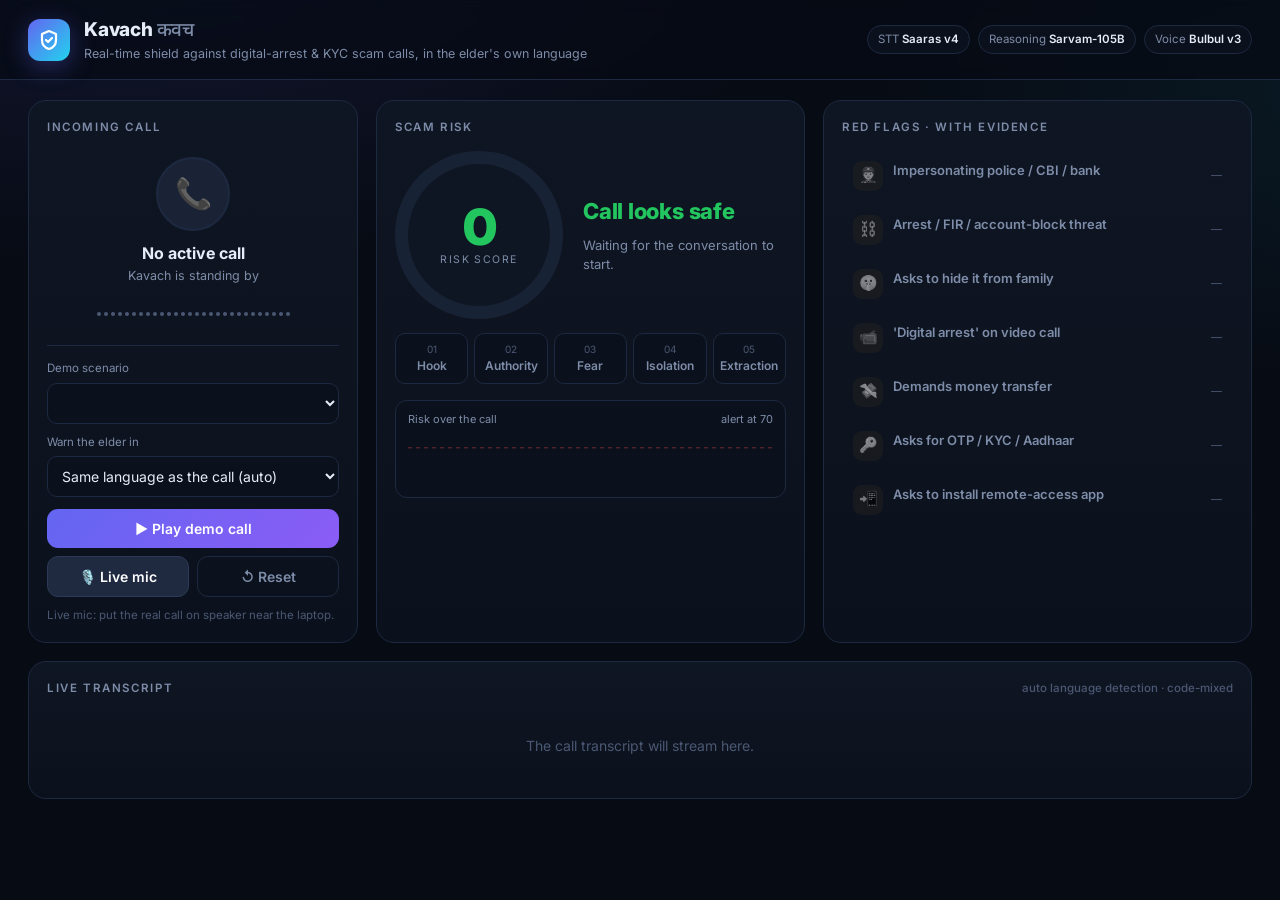
==== static/index.html @ 08258682 "feat: live dashboard with WAV mic capture Browser-side 16 kHz WAV chunking with silence skipping, ri" ====
<!doctype html>
<html lang="en">
<head>
<meta charset="utf-8">
<meta name="viewport" content="width=device-width, initial-scale=1">
<title>Kavach · Scam Call Shield</title>
<link rel="preconnect" href="https://fonts.googleapis.com">
<link href="https://fonts.googleapis.com/css2?family=Inter:wght@400;500;600;700;800;900&family=Noto+Sans+Devanagari:wght@400;600&family=Noto+Sans+Tamil:wght@400;600&display=swap" rel="stylesheet">
<style>
  :root {
    --bg: #070b14; --panel: #0f1623; --panel2: #0b111c; --line: #1d2940; --text: #e6edf8; --muted: #7d8ca8; --dim: #4b5873;
    --safe: #22c55e; --warn: #f59e0b; --danger: #ef4444; --accent: #6366f1; --accent2: #22d3ee;
  }
  * { box-sizing: border-box; }
  html, body { margin: 0; background: var(--bg); color: var(--text); }
  body { font: 14px/1.5 Inter, "Noto Sans Devanagari", "Noto Sans Tamil", system-ui, sans-serif;
         background: radial-gradient(1200px 600px at 10% -10%, rgba(99,102,241,.14), transparent 60%),
                     radial-gradient(900px 500px at 110% 10%, rgba(34,211,238,.08), transparent 60%), var(--bg); min-height: 100vh; }
  header { display: flex; align-items: center; gap: 14px; padding: 16px 28px; border-bottom: 1px solid var(--line);
           backdrop-filter: blur(8px); position: sticky; top: 0; z-index: 5; background: rgba(7,11,20,.7); }
  .logo { width: 42px; height: 42px; border-radius: 12px; display: grid; place-items: center;
          background: linear-gradient(135deg, var(--accent), var(--accent2)); box-shadow: 0 6px 24px rgba(99,102,241,.35); }
  .logo svg { width: 24px; height: 24px; }
  .brand h1 { margin: 0; font-size: 19px; font-weight: 800; letter-spacing: -.01em; }
  .brand p { margin: 0; color: var(--muted); font-size: 12.5px; }
  .pills { margin-left: auto; display: flex; gap: 8px; flex-wrap: wrap; justify-content: flex-end; }
  .pill { border: 1px solid var(--line); background: var(--panel2); color: var(--muted); padding: 5px 10px; border-radius: 999px; font-size: 11.5px; }
  .pill b { color: var(--text); font-weight: 600; }

  main { display: grid; grid-template-columns: 330px 1fr 1fr; gap: 18px; padding: 20px 28px 28px; max-width: 1440px; margin: 0 auto; }
  @media (max-width: 1150px) { main { grid-template-columns: 330px 1fr; } .flags-card { grid-column: span 2; } }
  @media (max-width: 760px) { main { grid-template-columns: 1fr; padding: 16px; } .flags-card, .tx-card { grid-column: auto !important; } header { flex-wrap: wrap; padding: 14px 16px; } .pills { margin-left: 0; justify-content: flex-start; } }
  .card { background: linear-gradient(180deg, var(--panel), var(--panel2)); border: 1px solid var(--line); border-radius: 18px; padding: 18px; min-width: 0; }
  .card h2 { margin: 0 0 14px; font-size: 11.5px; text-transform: uppercase; letter-spacing: .14em; color: var(--muted); font-weight: 600; display: flex; align-items: center; gap: 8px; }
  .card h2 .sp { margin-left: auto; text-transform: none; letter-spacing: 0; font-weight: 500; color: var(--dim); }

  /* phone */
  .phone { text-align: center; padding: 6px 0 14px; border-bottom: 1px solid var(--line); margin-bottom: 14px; }
  .avatar { width: 74px; height: 74px; margin: 0 auto 10px; border-radius: 50%; display: grid; place-items: center; font-size: 30px;
            background: #1a2335; border: 2px solid var(--line); transition: all .4s; }
  .phone.ringing .avatar { animation: ring 1.4s infinite; }
  .phone.danger .avatar { border-color: var(--danger); background: rgba(239,68,68,.15); box-shadow: 0 0 0 6px rgba(239,68,68,.12); }
  @keyframes ring { 0%,100% { box-shadow: 0 0 0 0 rgba(99,102,241,.5); } 70% { box-shadow: 0 0 0 16px rgba(99,102,241,0); } }
  .caller { font-weight: 700; font-size: 16px; }
  .callmeta { color: var(--muted); font-size: 12.5px; margin-top: 2px; }
  .wave { display: flex; gap: 3px; align-items: center; justify-content: center; height: 34px; margin-top: 12px; }
  .wave i { width: 4px; height: 4px; border-radius: 2px; background: var(--dim); transition: height .08s, background .3s; }
  .wave.anim i { background: var(--accent2); animation: bar .9s ease-in-out infinite; }
  @keyframes bar { 0%,100% { height: 4px; } 50% { height: 28px; } }

  label.f { display: block; font-size: 11.5px; color: var(--muted); margin: 10px 0 5px; }
  select { width: 100%; background: var(--panel2); color: var(--text); border: 1px solid var(--line); border-radius: 10px; padding: 10px; font: inherit; }
  .btns { display: grid; grid-template-columns: 1fr 1fr; gap: 8px; margin-top: 12px; }
  button { border: 0; border-radius: 11px; padding: 11px 12px; font: 600 14px Inter, system-ui; cursor: pointer; color: #fff; transition: transform .1s, filter .2s; }
  button:hover { filter: brightness(1.12); } button:active { transform: scale(.98); }
  button:disabled { opacity: .4; cursor: not-allowed; }
  .b-demo { background: linear-gradient(135deg, #6366f1, #8b5cf6); grid-column: span 2; }
  .b-mic { background: #1f2a40; border: 1px solid #2c3a57; }
  .b-mic.on { background: #b91c1c; border-color: #ef4444; }
  .b-reset { background: transparent; border: 1px solid var(--line); color: var(--muted); }
  .hint { color: var(--dim); font-size: 11.5px; margin-top: 10px; min-height: 16px; }
  .err { color: #fca5a5; }

  /* risk */
  .risk-top { display: flex; gap: 20px; align-items: center; }
  .gauge { --p: 0; --c: var(--safe); flex: none; width: 168px; height: 168px; border-radius: 50%; display: grid; place-items: center; position: relative;
           background: conic-gradient(var(--c) calc(var(--p) * 1%), #182235 0); transition: --p .6s; }
  .gauge::after { content: ""; position: absolute; inset: 13px; border-radius: 50%; background: var(--panel); }
  .gauge .v { position: relative; z-index: 1; text-align: center; }
  .gauge .num { font-size: 50px; font-weight: 900; line-height: 1; letter-spacing: -.03em; transition: color .4s; }
  .gauge .lbl { font-size: 10.5px; letter-spacing: .14em; text-transform: uppercase; color: var(--muted); }
  @property --p { syntax: "<number>"; inherits: true; initial-value: 0; }
  .verdict { font-size: 22px; font-weight: 800; letter-spacing: -.01em; transition: color .4s; }
  .scamtype { display: inline-block; margin-top: 6px; font-size: 12px; padding: 3px 9px; border-radius: 999px; background: rgba(239,68,68,.12); color: #fecaca; border: 1px solid rgba(239,68,68,.35); }
  .reason { color: var(--muted); margin-top: 8px; font-size: 13px; }
  .spark { margin-top: 16px; background: var(--panel2); border: 1px solid var(--line); border-radius: 12px; padding: 10px 12px 6px; }
  .spark .t { font-size: 11px; color: var(--muted); display: flex; justify-content: space-between; }
  .spark svg { width: 100%; height: 64px; display: block; }
  .ladder { display: grid; grid-template-columns: repeat(5, 1fr); gap: 6px; margin-top: 14px; }
  .step { border: 1px solid var(--line); border-radius: 10px; padding: 8px 6px; text-align: center; background: var(--panel2); transition: all .4s; }
  .step .n { font-size: 10px; color: var(--dim); }
  .step .s { font-size: 12px; font-weight: 600; color: var(--muted); }
  .step.on { border-color: rgba(239,68,68,.6); background: rgba(239,68,68,.12); }
  .step.on .s { color: #fecaca; } .step.on .n { color: #fca5a5; }

  /* flags */
  .flag { display: grid; grid-template-columns: 30px 1fr auto; gap: 10px; align-items: start; padding: 9px 10px; border-radius: 12px; border: 1px solid transparent; transition: all .4s; }
  .flag + .flag { margin-top: 4px; }
  .flag .ic { width: 30px; height: 30px; border-radius: 9px; display: grid; place-items: center; background: #172033; font-size: 15px; filter: grayscale(1); opacity: .6; transition: all .4s; }
  .flag .nm { font-weight: 600; color: var(--muted); font-size: 13px; transition: color .4s; }
  .flag .q { font-size: 12.5px; color: #fca5a5; margin-top: 2px; display: none; }
  .flag .st { font-size: 11px; color: var(--dim); padding-top: 6px; }
  .flag.hit { background: rgba(239,68,68,.08); border-color: rgba(239,68,68,.35); }
  .flag.hit .ic { filter: none; opacity: 1; background: rgba(239,68,68,.18); }
  .flag.hit .nm { color: var(--text); } .flag.hit .q { display: block; } .flag.hit .st { color: var(--danger); font-weight: 700; }
  .family { margin-top: 14px; border: 1px solid rgba(34,197,94,.35); background: rgba(34,197,94,.07); border-radius: 12px; padding: 12px; display: none; }
  .family.show { display: block; animation: rise .5s; }
  .family .h { font-size: 12px; font-weight: 700; color: #86efac; display: flex; align-items: center; gap: 8px; }
  .family .h button { margin-left: auto; padding: 4px 10px; font-size: 11.5px; background: #14532d; }
  .family p { margin: 6px 0 0; font-size: 13px; }
  @keyframes rise { from { opacity: 0; transform: translateY(6px); } }

  /* transcript */
  .tx-card { grid-column: 1 / -1; }
  #tx { max-height: 300px; overflow-y: auto; display: flex; flex-direction: column; gap: 8px; }
  .msg { display: grid; grid-template-columns: 4px 1fr; gap: 12px; background: var(--panel2); border: 1px solid var(--line); border-radius: 12px; padding: 10px 14px 10px 0; animation: rise .35s; }
  .msg .bar { border-radius: 0 4px 4px 0; }
  .msg .meta { display: flex; gap: 12px; font-size: 11px; color: var(--dim); margin-bottom: 2px; flex-wrap: wrap; }
  .msg .meta .r { font-weight: 700; }
  .msg .txt { font-size: 15px; }
  .empty { color: var(--dim); text-align: center; padding: 24px; }

  /* alert */
  #overlay { position: fixed; inset: 0; z-index: 20; display: none; place-items: center; padding: 16px;
             background: radial-gradient(circle at center, rgba(153,27,27,.92), rgba(40,0,0,.96)); }
  #overlay.show { display: grid; animation: flash .7s 3; }
  @keyframes flash { 50% { background: rgba(220,38,38,.97); } }
  .abox { max-width: 760px; text-align: center; }
  .abox .shield { font-size: 64px; }
  .abox .big { font-size: clamp(30px, 5vw, 50px); font-weight: 900; letter-spacing: -.01em; }
  .abox .warn { font-size: clamp(19px, 2.6vw, 27px); margin: 18px 0 8px; line-height: 1.55; font-weight: 600; }
  .abox .meta { opacity: .8; font-size: 14px; }
  .abox .acts { display: flex; gap: 10px; justify-content: center; margin-top: 22px; flex-wrap: wrap; }
  .abox .acts button { background: #fff; color: #991b1b; padding: 12px 22px; }
  .abox .acts button.g { background: transparent; color: #fff; border: 1px solid rgba(255,255,255,.5); }
</style>
</head>
<body>
<header>
  <div class="logo"><svg viewBox="0 0 24 24" fill="none" stroke="#fff" stroke-width="2.2" stroke-linecap="round" stroke-linejoin="round"><path d="M12 3l7 3v6c0 4.5-3 7.8-7 9-4-1.2-7-4.5-7-9V6l7-3z"/><path d="M9 12l2 2 4-4"/></svg></div>
  <div class="brand"><h1>Kavach <span style="color:var(--muted);font-weight:500">कवच</span></h1><p>Real-time shield against digital-arrest &amp; KYC scam calls, in the elder's own language</p></div>
  <div class="pills">
    <span class="pill">STT <b>Saaras v4</b></span>
    <span class="pill">Reasoning <b>Sarvam-105B</b></span>
    <span class="pill">Voice <b>Bulbul v3</b></span>
  </div>
</header>

<main>
  <!-- call panel -->
  <section class="card">
    <h2>Incoming call</h2>
    <div class="phone" id="phone">
      <div class="avatar" id="avatar">📞</div>
      <div class="caller" id="caller">No active call</div>
      <div class="callmeta" id="callmeta">Kavach is standing by</div>
      <div class="wave" id="wave"></div>
    </div>
    <label class="f" for="scenario">Demo scenario</label>
    <select id="scenario"></select>
    <label class="f" for="wlang">Warn the elder in</label>
    <select id="wlang">
      <option value="auto">Same language as the call (auto)</option>
      <option value="hi-IN">हिन्दी Hindi</option><option value="ta-IN">தமிழ் Tamil</option>
      <option value="te-IN">తెలుగు Telugu</option><option value="kn-IN">ಕನ್ನಡ Kannada</option>
      <option value="ml-IN">മലയാളം Malayalam</option><option value="bn-IN">বাংলা Bengali</option>
      <option value="mr-IN">मराठी Marathi</option><option value="gu-IN">ગુજરાતી Gujarati</option>
      <option value="pa-IN">ਪੰਜਾਬੀ Punjabi</option><option value="od-IN">ଓଡ଼ିଆ Odia</option>
      <option value="en-IN">English</option>
    </select>
    <div class="btns">
      <button class="b-demo" id="btnDemo">▶ Play demo call</button>
      <button class="b-mic" id="btnMic">🎙️ Live mic</button>
      <button class="b-reset" id="btnReset">↺ Reset</button>
    </div>
    <div class="hint" id="hint">Live mic: put the real call on speaker near the laptop.</div>
  </section>

  <!-- risk panel -->
  <section class="card">
    <h2>Scam risk <span class="sp" id="lat"></span></h2>
    <div class="risk-top">
      <div class="gauge" id="gauge"><div class="v"><div class="num" id="riskNum">0</div><div class="lbl">risk score</div></div></div>
      <div>
        <div class="verdict" id="verdict" style="color:var(--safe)">Call looks safe</div>
        <div id="stype"></div>
        <div class="reason" id="reason">Waiting for the conversation to start.</div>
      </div>
    </div>
    <div class="ladder" id="ladder"></div>
    <div class="spark">
      <div class="t"><span>Risk over the call</span><span>alert at 70</span></div>
      <svg viewBox="0 0 300 64" preserveAspectRatio="none" id="spark"></svg>
    </div>
  </section>

  <!-- flags panel -->
  <section class="card flags-card">
    <h2>Red flags · with evidence</h2>
    <div id="flags"></div>
    <div class="family" id="family">
      <div class="h">📲 Family alert · SMS draft <button id="btnCopy">Copy</button></div>
      <p id="familyTxt"></p>
    </div>
  </section>

  <!-- transcript -->
  <section class="card tx-card">
    <h2>Live transcript <span class="sp">auto language detection · code-mixed</span></h2>
    <div id="tx"><div class="empty">The call transcript will stream here.</div></div>
  </section>
</main>

<div id="overlay">
  <div class="abox">
    <div class="shield">🛡️</div>
    <div class="big">SCAM CALL — HANG UP NOW</div>
    <div class="warn" id="warnTxt"></div>
    <div class="meta" id="warnMeta"></div>
    <div class="acts">
      <button id="btnReplay">🔊 Replay warning</button>
      <button class="g" id="btnClose">Close</button>
    </div>
  </div>
</div>

<script>
const FLAGS = {
  fake_authority:    ["👮", "Impersonating police / CBI / bank"],
  urgency_threat:    ["⛓️", "Arrest / FIR / account-block threat"],
  secrecy:           ["🤫", "Asks to hide it from family"],
  video_call_arrest: ["📹", "'Digital arrest' on video call"],
  money_transfer:    ["💸", "Demands money transfer"],
  otp_kyc:           ["🔑", "Asks for OTP / KYC / Aadhaar"],
  remote_app:        ["📲", "Asks to install remote-access app"],
};
const STAGES = [
  ["Hook", s => s.risk >= 20],
  ["Authority", s => s.seen.has("fake_authority")],
  ["Fear", s => s.seen.has("urgency_threat")],
  ["Isolation", s => s.seen.has("secrecy") || s.seen.has("video_call_arrest")],
  ["Extraction", s => s.seen.has("money_transfer") || s.seen.has("otp_kyc") || s.seen.has("remote_app")],
];
const CHUNK_SEC = 5, SILENCE_RMS = 0.012, THRESH = 70;
const $ = id => document.getElementById(id);

let S, demos = {}, queue = Promise.resolve(), lastWarning = null, timerId = null;
let mic = null;   // {stream, ctx, proc}
let muted = false;

function fresh() {
  S = { history: [], risk: 0, series: [], seen: new Set(), evidence: {}, warned: false, start: 0, active: false };
}

/* ---------- rendering ---------- */
function color(r) { return r >= THRESH ? "var(--danger)" : r >= 40 ? "var(--warn)" : "var(--safe)"; }

function renderFlags() {
  $("flags").innerHTML = Object.entries(FLAGS).map(([k, [ic, nm]]) => {
    const hit = S.seen.has(k), q = S.evidence[k];
    return `<div class="flag ${hit ? "hit" : ""}"><div class="ic">${ic}</div>
      <div><div class="nm">${nm}</div><div class="q">${q ? "“" + esc(q) + "”" : ""}</div></div>
      <div class="st">${hit ? "DETECTED" : "—"}</div></div>`;
  }).join("");
}

function renderRisk(reason, scamType) {
  const c = color(S.risk);
  $("gauge").style.setProperty("--p", S.risk);
  $("gauge").style.setProperty("--c", c);
  $("riskNum").textContent = S.risk; $("riskNum").style.color = c;
  $("verdict").style.color = c;
  $("verdict").textContent = S.risk >= THRESH ? "🚨 Scam detected" : S.risk >= 40 ? "⚠️ Suspicious call" : "Call looks safe";
  if (reason) $("reason").textContent = reason;
  $("stype").innerHTML = scamType && scamType !== "None" && S.risk >= 40 ? `<span class="scamtype">${esc(scamType)}</span>` : "";
  $("ladder").innerHTML = STAGES.map(([n, f], i) => `<div class="step ${f(S) ? "on" : ""}"><div class="n">0${i + 1}</div><div class="s">${n}</div></div>`).join("");
  $("phone").classList.toggle("danger", S.risk >= THRESH);
  $("avatar").textContent = S.risk >= THRESH ? "⚠️" : "📞";
  renderSpark();
}

function renderSpark() {
  const pts = [0, ...S.series], n = Math.max(pts.length - 1, 1);
  const xy = pts.map((r, i) => [(i / n) * 300, 60 - (r / 100) * 56]);
  const line = xy.map(p => p.join(",")).join(" ");
  const c = color(S.risk).replace("var(", "").replace(")", "");
  $("spark").innerHTML = `
    <line x1="0" x2="300" y1="${60 - THRESH * .56}" y2="${60 - THRESH * .56}" stroke="#ef4444" stroke-opacity=".45" stroke-dasharray="4 4" vector-effect="non-scaling-stroke"/>
    <polygon points="0,60 ${line} 300,60" fill="var(${c})" fill-opacity=".14"/>
    <polyline points="${line}" fill="none" stroke="var(${c})" stroke-width="2.5" vector-effect="non-scaling-stroke" stroke-linejoin="round"/>`;
}

function addMsg(d) {
  if ($("tx").querySelector(".empty")) $("tx").innerHTML = "";
  const t = d.timings || {};
  const el = document.createElement("div");
  el.className = "msg";
  el.innerHTML = `<div class="bar" style="background:${color(d.risk)}"></div><div>
    <div class="meta"><span>${clock()}</span><span>${d.language_code || ""}</span>
    <span class="r" style="color:${color(d.risk)}">risk ${d.risk}</span>
    <span>STT ${t.stt ?? "–"} ms · LLM ${t.llm ?? "–"} ms${t.tts ? " · TTS " + t.tts + " ms" : ""}</span></div>
    <div class="txt"></div></div>`;
  el.querySelector(".txt").textContent = d.transcript;
  $("tx").appendChild(el);
  $("tx").scrollTop = 1e9;
  $("lat").textContent = t.stt ? `last check ${((t.stt + t.llm) / 1000).toFixed(1)} s` : "";
}

function esc(s) { return String(s).replace(/[&<>"]/g, c => ({ "&": "&amp;", "<": "&lt;", ">": "&gt;", '"': "&quot;" }[c])); }
function clock() { const s = S.start ? Math.floor((Date.now() - S.start) / 1000) : 0; return `${String(Math.floor(s / 60)).padStart(2, "0")}:${String(s % 60).padStart(2, "0")}`; }

function startCall(name, meta) {
  S.active = true; S.start = Date.now();
  $("caller").textContent = name;
  $("phone").classList.add("ringing");
  clearInterval(timerId);
  timerId = setInterval(() => $("callmeta").textContent = `${meta} · ${clock()}`, 500);
}
function endCall() {
  S.active = false; clearInterval(timerId);
  $("phone").classList.remove("ringing");
  $("callmeta").textContent = S.history.length ? `Call ended · ${clock()}` : "Kavach is standing by";
  $("wave").classList.remove("anim"); setWave(0);
}

const WAVE_N = 28;
$("wave").innerHTML = "<i></i>".repeat(WAVE_N);
[...$("wave").children].forEach((b, i) => b.style.animationDelay = `${(i % 7) * 0.09}s`);
function setWave(level) {
  [...$("wave").children].forEach((b, i) => {
    const h = 4 + Math.min(1, level * 9) * 28 * (0.4 + 0.6 * Math.abs(Math.sin(i * 1.7 + Date.now() / 120)));
    b.style.height = h + "px"; b.style.background = level > SILENCE_RMS ? "var(--accent2)" : "var(--dim)";
  });
}

/* ---------- alerts ---------- */
function alarm() {
  try {
    const ctx = new AudioContext();
    [0, .3, .6, .9].forEach(t => {
      const o = ctx.createOscillator(), g = ctx.createGain();
      o.type = "square"; o.frequency.value = t % .6 ? 660 : 990; g.gain.value = .12;
      o.connect(g).connect(ctx.destination); o.start(ctx.currentTime + t); o.stop(ctx.currentTime + t + .22);
    });
  } catch (e) {}
}
function playB64(b64) {
  return new Promise(res => {
    muted = true;
    const a = new Audio("data:audio/wav;base64," + b64);
    const done = () => { muted = false; res(); };
    a.onended = done; a.onerror = done; a.play().catch(done);
  });
}

/* ---------- pipeline ---------- */
async function handle(d) {
  if (!d || d.skipped || !d.transcript) return;
  S.history.push(d.transcript);
  S.series.push(d.risk);
  S.risk = Math.max(S.risk, d.risk);
  (d.flags || []).forEach(f => S.seen.add(f));
  (d.evidence || []).forEach(e => { if (e.quote && !S.evidence[e.flag]) S.evidence[e.flag] = e.quote; });
  addMsg(d);
  renderFlags();
  renderRisk(d.reason, d.scam_type);
  if (d.family_alert && !$("family").classList.contains("show")) {
    $("familyTxt").textContent = d.family_alert;
    $("family").classList.add("show");
  }
  if (d.warning_audio && !S.warned) {
    S.warned = true;
    lastWarning = d.warning_audio;
    $("warnTxt").textContent = d.warning;
    $("warnMeta").textContent = `${d.scam_type && d.scam_type !== "None" ? d.scam_type + " · " : ""}spoken in ${d.warn_lang}`;
    $("overlay").classList.add("show");
    alarm();
    await new Promise(r => setTimeout(r, 1300));
    await playB64(d.warning_audio);
  }
}

function send(blob, name) {
  const fd = new FormData();
  fd.append("file", blob, name);
  fd.append("history", S.history.join("\n"));
  fd.append("warned", String(S.warned));
  fd.append("warn_lang", $("wlang").value);
  const p = fetch("/api/listen", { method: "POST", body: fd })
    .then(async r => { if (!r.ok) throw new Error((await r.text()).slice(0, 220)); return r.json(); })
    .catch(e => { hint(String(e.message || e), true); return null; });
  queue = queue.then(() => p).then(handle);   // keep transcript order
  return p;
}

function hint(t, err) { $("hint").textContent = t; $("hint").classList.toggle("err", !!err); }

/* ---------- live mic → 16 kHz WAV chunks ---------- */
function toWav(f32, inRate, outRate = 16000) {
  const ratio = inRate / outRate, n = Math.floor(f32.length / ratio), pcm = new Int16Array(n);
  for (let i = 0; i < n; i++) {
    const a = Math.floor(i * ratio), b = Math.min(f32.length, Math.floor((i + 1) * ratio));
    let s = 0; for (let j = a; j < b; j++) s += f32[j];
    const v = Math.max(-1, Math.min(1, s / Math.max(1, b - a)));
    pcm[i] = v < 0 ? v * 0x8000 : v * 0x7fff;
  }
  const buf = new ArrayBuffer(44 + pcm.length * 2), v = new DataView(buf);
  const w = (o, s) => [...s].forEach((c, i) => v.setUint8(o + i, c.charCodeAt(0)));
  w(0, "RIFF"); v.setUint32(4, 36 + pcm.length * 2, true); w(8, "WAVE"); w(12, "fmt ");
  v.setUint32(16, 16, true); v.setUint16(20, 1, true); v.setUint16(22, 1, true);
  v.setUint32(24, outRate, true); v.setUint32(28, outRate * 2, true); v.setUint16(32, 2, true); v.setUint16(34, 16, true);
  w(36, "data"); v.setUint32(40, pcm.length * 2, true);
  new Int16Array(buf, 44).set(pcm);
  return new Blob([buf], { type: "audio/wav" });
}

async function startMic() {
  const stream = await navigator.mediaDevices.getUserMedia({ audio: { echoCancellation: false, noiseSuppression: true, autoGainControl: true } });
  const ctx = new AudioContext();
  const src = ctx.createMediaStreamSource(stream);
  const proc = ctx.createScriptProcessor(4096, 1, 1);
  let parts = [], len = 0, energy = 0;
  proc.onaudioprocess = e => {
    const d = e.inputBuffer.getChannelData(0);
    let sq = 0; for (let i = 0; i < d.length; i++) sq += d[i] * d[i];
    const rms = Math.sqrt(sq / d.length);
    setWave(rms);
    if (muted) { parts = []; len = 0; energy = 0; return; }   // don't transcribe our own warning
    parts.push(new Float32Array(d)); len += d.length; energy += sq;
    if (len >= ctx.sampleRate * CHUNK_SEC) {
      const all = new Float32Array(len); let o = 0;
      parts.forEach(p => { all.set(p, o); o += p.length; });
      const chunkRms = Math.sqrt(energy / len);
      parts = []; len = 0; energy = 0;
      if (chunkRms < SILENCE_RMS) { hint("Listening… (silence skipped, no credits used)"); return; }
      hint("Listening… analysing last 5 s");
      send(toWav(all, ctx.sampleRate), "chunk.wav");
    }
  };
  src.connect(proc); proc.connect(ctx.destination);
  mic = { stream, ctx, proc };
}
function stopMic() {
  if (!mic) return;
  mic.proc.disconnect(); mic.stream.getTracks().forEach(t => t.stop()); mic.ctx.close(); mic = null;
}

$("btnMic").onclick = async () => {
  if (mic) {
    stopMic(); endCall();
    $("btnMic").textContent = "🎙️ Live mic"; $("btnMic").classList.remove("on"); $("btnDemo").disabled = false;
    hint("Mic stopped.");
    return;
  }
  try { await startMic(); } catch (e) { hint("Microphone permission denied.", true); return; }
  if (!S.history.length) startCall("Live call on speaker", "Kavach listening");
  $("btnMic").textContent = "⏹ Stop mic"; $("btnMic").classList.add("on"); $("btnDemo").disabled = true;
  hint("Listening… speak or play the call near the mic.");
};

/* ---------- demo scenarios (Bulbul-voiced, same STT→LLM pipeline) ---------- */
$("btnDemo").onclick = async () => {
  const key = $("scenario").value, d = demos[key];
  reset();
  $("btnDemo").disabled = true; $("btnMic").disabled = true;
  startCall(d.caller, "On speaker · Kavach listening");
  $("wave").classList.add("anim");
  try {
    for (let i = 0; i < d.lines.length; i++) {
      hint(`Caller speaking · line ${i + 1}/${d.lines.length}`);
      const blob = await (await fetch(`/api/demo/${key}/${i}`)).blob();
      const a = new Audio(URL.createObjectURL(blob));
      const played = new Promise(r => { a.onended = r; a.onerror = r; });
      send(blob, `${key}_${i}.wav`);        // analyse while the line plays
      await a.play(); await played;
      await queue;
      if (S.warned) break;
    }
    hint(S.warned ? "Scam stopped before money or OTP was shared." : "Call finished. No scam detected ✅");
  } catch (e) { hint(String(e).slice(0, 200), true); }
  endCall();
  $("btnDemo").disabled = false; $("btnMic").disabled = false;
};

function reset() {
  fresh(); lastWarning = null;
  $("tx").innerHTML = '<div class="empty">The call transcript will stream here.</div>';
  $("reason").textContent = "Waiting for the conversation to start.";
  $("family").classList.remove("show"); $("overlay").classList.remove("show");
  $("caller").textContent = "No active call"; $("lat").textContent = "";
  endCall(); renderFlags(); renderRisk();
}
$("btnReset").onclick = () => { if (mic) $("btnMic").click(); reset(); hint("Ready."); };
$("btnReplay").onclick = () => lastWarning && playB64(lastWarning);
$("btnClose").onclick = () => $("overlay").classList.remove("show");
$("btnCopy").onclick = () => navigator.clipboard?.writeText($("familyTxt").textContent).then(() => $("btnCopy").textContent = "Copied ✓");

fetch("/api/demos").then(r => r.json()).then(j => {
  demos = j;
  $("scenario").innerHTML = Object.entries(j).map(([k, v]) => `<option value="${k}">${v.title}</option>`).join("");
});
fresh(); reset(); hint("Live mic: put the real call on speaker near the laptop.");
</script>
</body>
</html>
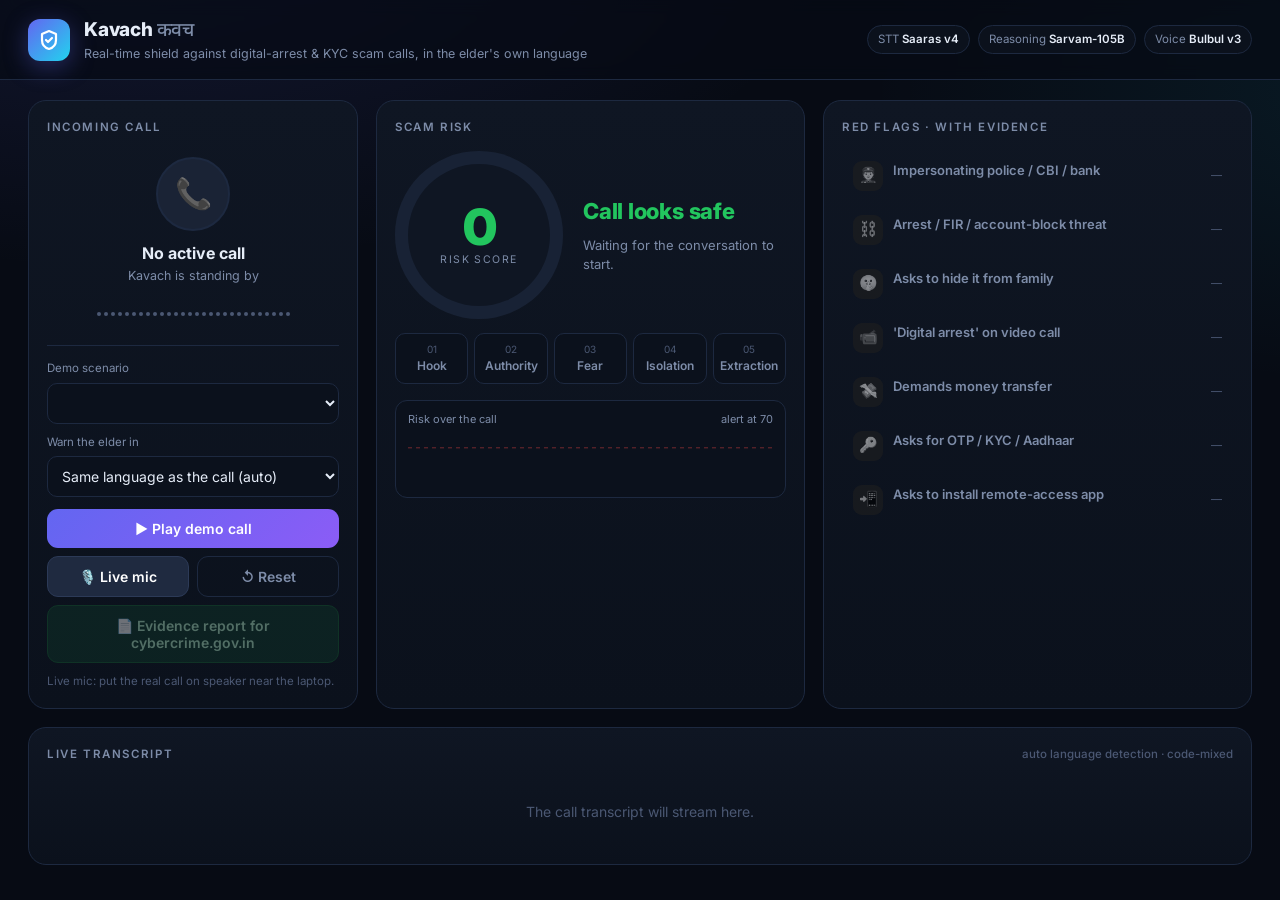
==== commit 0eb5c4aa: "feat: 1930 helpline action and downloadable evidence report After a scam is detected, the alert offe" ====
--- a/static/index.html
+++ b/static/index.html
@@ -58,6 +58,7 @@
   .b-mic { background: #1f2a40; border: 1px solid #2c3a57; }
   .b-mic.on { background: #b91c1c; border-color: #ef4444; }
   .b-reset { background: transparent; border: 1px solid var(--line); color: var(--muted); }
+  .b-report { grid-column: span 2; background: #0f3b2a; border: 1px solid #166534; color: #bbf7d0; }
   .hint { color: var(--dim); font-size: 11.5px; margin-top: 10px; min-height: 16px; }
   .err { color: #fca5a5; }
 
@@ -162,6 +163,7 @@
       <button class="b-demo" id="btnDemo">▶ Play demo call</button>
       <button class="b-mic" id="btnMic">🎙️ Live mic</button>
       <button class="b-reset" id="btnReset">↺ Reset</button>
+      <button class="b-report" id="btnReport" onclick="downloadReport()" disabled>📄 Evidence report for cybercrime.gov.in</button>
     </div>
     <div class="hint" id="hint">Live mic: put the real call on speaker near the laptop.</div>
   </section>
@@ -209,6 +211,8 @@
     <div class="meta" id="warnMeta"></div>
     <div class="acts">
       <button id="btnReplay">🔊 Replay warning</button>
+      <a href="tel:1930" style="text-decoration:none"><button>📞 Call 1930 cyber helpline</button></a>
+      <button onclick="downloadReport()">📄 Evidence report</button>
       <button class="g" id="btnClose">Close</button>
     </div>
   </div>
@@ -239,7 +243,8 @@
 let muted = false;
 
 function fresh() {
-  S = { history: [], risk: 0, series: [], seen: new Set(), evidence: {}, warned: false, start: 0, active: false };
+  S = { history: [], risk: 0, series: [], seen: new Set(), evidence: {}, warned: false, start: 0, active: false,
+        lines: [], scamType: "", warnText: "", warnLang: "", familyText: "", caller: "" };
 }
 
 /* ---------- rendering ---------- */
@@ -299,8 +304,48 @@
 function esc(s) { return String(s).replace(/[&<>"]/g, c => ({ "&": "&amp;", "<": "&lt;", ">": "&gt;", '"': "&quot;" }[c])); }
 function clock() { const s = S.start ? Math.floor((Date.now() - S.start) / 1000) : 0; return `${String(Math.floor(s / 60)).padStart(2, "0")}:${String(s % 60).padStart(2, "0")}`; }
 
+function downloadReport() {
+  const now = new Date();
+  const L = [
+    "KAVACH - SCAM CALL EVIDENCE REPORT",
+    "==================================",
+    `Generated     : ${now.toLocaleString("en-IN")}`,
+    `Caller        : ${S.caller || "Unknown"}`,
+    `Call duration : ${clock()}`,
+    `Verdict       : ${S.risk >= THRESH ? "SCAM DETECTED" : S.risk >= 40 ? "SUSPICIOUS" : "No scam detected"} (peak risk ${S.risk}/100)`,
+    `Scam pattern  : ${S.scamType || "-"}`,
+    "",
+    "RED FLAGS (with the caller's exact words)",
+    "-----------------------------------------",
+    ...(S.seen.size ? [...S.seen].map(k => `- ${FLAGS[k][1]}${S.evidence[k] ? `: "${S.evidence[k]}"` : ""}`) : ["- none"]),
+    "",
+    "TIMESTAMPED TRANSCRIPT",
+    "----------------------",
+    ...S.lines.map(l => `[${l.t}] (${l.lang}, risk ${l.risk}) ${l.text}`),
+    "",
+    "ACTION TAKEN BY KAVACH",
+    "----------------------",
+    S.warnText ? `Spoken warning (${S.warnLang}): ${S.warnText}` : "No warning issued.",
+    S.familyText ? `Family alert: ${S.familyText}` : "",
+    "",
+    "NEXT STEPS",
+    "----------",
+    "1. Do NOT share any OTP, PIN or transfer money. Police never arrest anyone over a video call.",
+    "2. Call the National Cyber Crime Helpline: 1930",
+    "3. File a complaint at https://cybercrime.gov.in and attach this report.",
+    "4. Block the number and report it on Sanchar Saathi (Chakshu): https://sancharsaathi.gov.in",
+    "",
+    "Analysis: Saaras v4 (speech-to-text) -> Sarvam-105B (scam reasoning) -> Bulbul v3 (voice warning)",
+  ];
+  const blob = new Blob([L.join("\n")], { type: "text/plain;charset=utf-8" });
+  const a = document.createElement("a");
+  a.href = URL.createObjectURL(blob);
+  a.download = `kavach_report_${now.toISOString().slice(0, 16).replace(/[:T]/g, "-")}.txt`;
+  a.click();
+}
+
 function startCall(name, meta) {
-  S.active = true; S.start = Date.now();
+  S.active = true; S.start = Date.now(); S.caller = name;
   $("caller").textContent = name;
   $("phone").classList.add("ringing");
   clearInterval(timerId);
@@ -347,6 +392,10 @@
 async function handle(d) {
   if (!d || d.skipped || !d.transcript) return;
   S.history.push(d.transcript);
+  S.lines.push({ t: clock(), lang: d.language_code, risk: d.risk, text: d.transcript });
+  if (d.scam_type && d.scam_type !== "None") S.scamType = d.scam_type;
+  if (d.family_alert && !S.familyText) S.familyText = d.family_alert;
+  $("btnReport").disabled = false;
   S.series.push(d.risk);
   S.risk = Math.max(S.risk, d.risk);
   (d.flags || []).forEach(f => S.seen.add(f));
@@ -360,6 +409,7 @@
   }
   if (d.warning_audio && !S.warned) {
     S.warned = true;
+    S.warnText = d.warning; S.warnLang = d.warn_lang;
     lastWarning = d.warning_audio;
     $("warnTxt").textContent = d.warning;
     $("warnMeta").textContent = `${d.scam_type && d.scam_type !== "None" ? d.scam_type + " · " : ""}spoken in ${d.warn_lang}`;
@@ -473,7 +523,7 @@
 };
 
 function reset() {
-  fresh(); lastWarning = null;
+  fresh(); lastWarning = null; $("btnReport").disabled = true;
   $("tx").innerHTML = '<div class="empty">The call transcript will stream here.</div>';
   $("reason").textContent = "Waiting for the conversation to start.";
   $("family").classList.remove("show"); $("overlay").classList.remove("show");
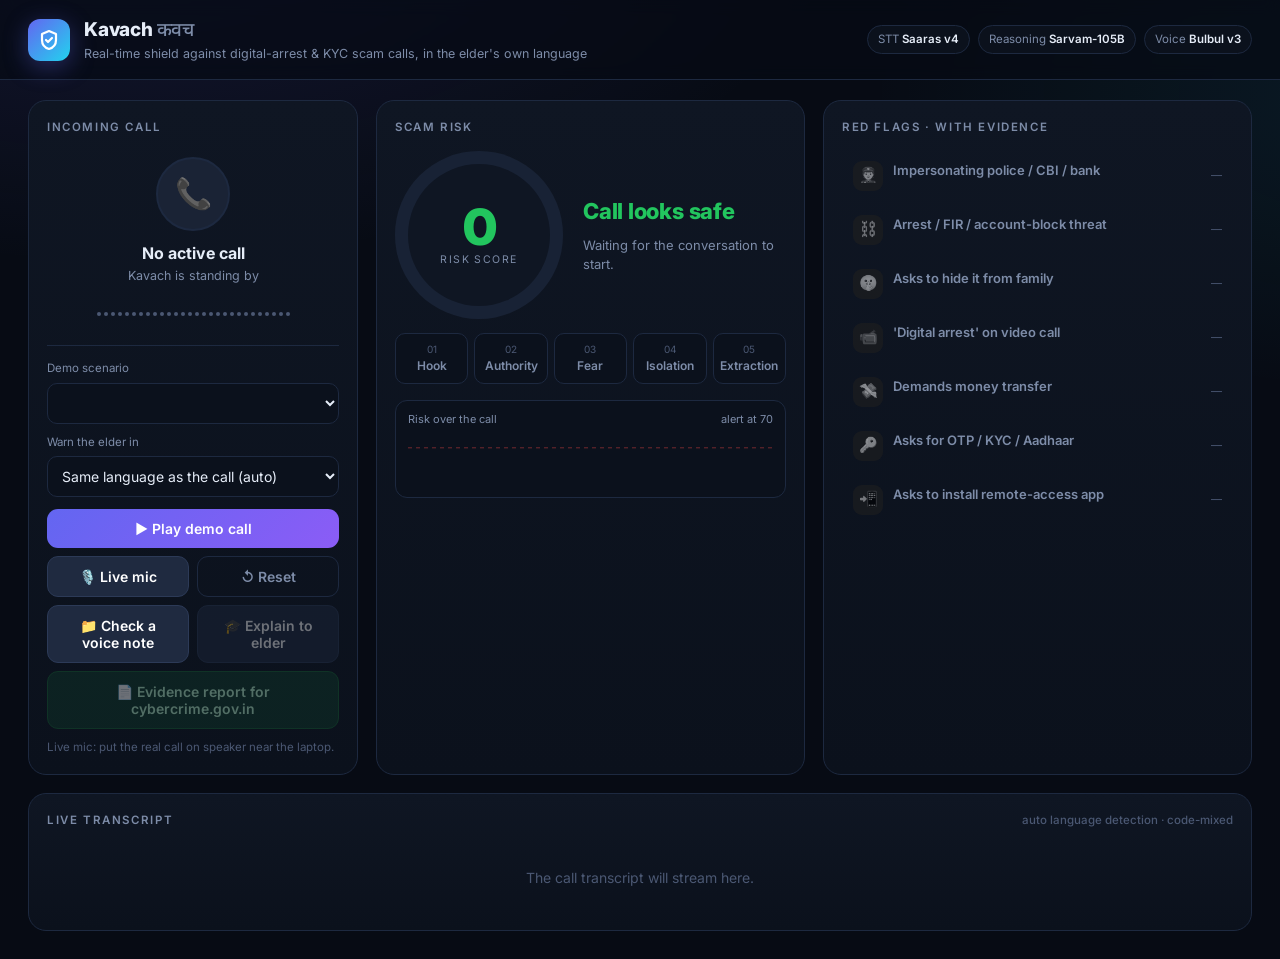
==== commit fde604ea: "feat: subtitles, scammer talk-back, voice-note scan, elder lesson - English translation of each line" ====
--- a/static/index.html
+++ b/static/index.html
@@ -109,6 +109,12 @@
   .msg .meta { display: flex; gap: 12px; font-size: 11px; color: var(--dim); margin-bottom: 2px; flex-wrap: wrap; }
   .msg .meta .r { font-weight: 700; }
   .msg .txt { font-size: 15px; }
+  .msg .en { font-size: 13px; color: var(--muted); font-style: italic; margin-top: 2px; }
+  .b-tool { background: #1f2a40; border: 1px solid #2c3a57; }
+  .lesson { margin-top: 14px; border: 1px solid rgba(99,102,241,.4); background: rgba(99,102,241,.08); border-radius: 12px; padding: 12px; display: none; }
+  .lesson.show { display: block; animation: rise .5s; }
+  .lesson .h { font-size: 12px; font-weight: 700; color: #c7d2fe; }
+  .lesson p { margin: 6px 0 0; font-size: 14px; }
   .empty { color: var(--dim); text-align: center; padding: 24px; }
 
   /* alert */
@@ -163,7 +169,10 @@
       <button class="b-demo" id="btnDemo">▶ Play demo call</button>
       <button class="b-mic" id="btnMic">🎙️ Live mic</button>
       <button class="b-reset" id="btnReset">↺ Reset</button>
+      <button class="b-tool" id="btnUpload">📁 Check a voice note</button>
+      <button class="b-tool" id="btnLesson" disabled>🎓 Explain to elder</button>
       <button class="b-report" id="btnReport" onclick="downloadReport()" disabled>📄 Evidence report for cybercrime.gov.in</button>
+      <input type="file" id="fileIn" accept="audio/*,.ogg,.opus,.m4a,.mp3,.wav" hidden>
     </div>
     <div class="hint" id="hint">Live mic: put the real call on speaker near the laptop.</div>
   </section>
@@ -193,6 +202,10 @@
     <div class="family" id="family">
       <div class="h">📲 Family alert · SMS draft <button id="btnCopy">Copy</button></div>
       <p id="familyTxt"></p>
+    </div>
+    <div class="lesson" id="lesson">
+      <div class="h">🎓 Lesson for the elder (spoken by Bulbul)</div>
+      <p id="lessonTxt"></p>
     </div>
   </section>
 
@@ -296,6 +309,11 @@
     <span>STT ${t.stt ?? "–"} ms · LLM ${t.llm ?? "–"} ms${t.tts ? " · TTS " + t.tts + " ms" : ""}</span></div>
     <div class="txt"></div></div>`;
   el.querySelector(".txt").textContent = d.transcript;
+  if (d.english && d.language_code !== "en-IN") {
+    const en = document.createElement("div");
+    en.className = "en"; en.textContent = "EN · " + d.english;
+    el.querySelector(".txt").after(en);
+  }
   $("tx").appendChild(el);
   $("tx").scrollTop = 1e9;
   $("lat").textContent = t.stt ? `last check ${((t.stt + t.llm) / 1000).toFixed(1)} s` : "";
@@ -417,6 +435,12 @@
     alarm();
     await new Promise(r => setTimeout(r, 1300));
     await playB64(d.warning_audio);
+    if (d.talkback_audio) {
+      $("warnMeta").textContent = "🗣️ Kavach is now speaking to the scammer: call recorded & reported to 1930";
+      await new Promise(r => setTimeout(r, 500));
+      await playB64(d.talkback_audio);
+    }
+    $("btnLesson").disabled = false;
   }
 }
 
@@ -523,7 +547,8 @@
 };
 
 function reset() {
-  fresh(); lastWarning = null; $("btnReport").disabled = true;
+  fresh(); lastWarning = null; $("btnReport").disabled = true; $("btnLesson").disabled = true;
+  $("lesson").classList.remove("show");
   $("tx").innerHTML = '<div class="empty">The call transcript will stream here.</div>';
   $("reason").textContent = "Waiting for the conversation to start.";
   $("family").classList.remove("show"); $("overlay").classList.remove("show");
@@ -534,6 +559,52 @@
 $("btnReplay").onclick = () => lastWarning && playB64(lastWarning);
 $("btnClose").onclick = () => $("overlay").classList.remove("show");
 $("btnCopy").onclick = () => navigator.clipboard?.writeText($("familyTxt").textContent).then(() => $("btnCopy").textContent = "Copied ✓");
+
+/* ---------- check a voice note: decode any audio → 16 kHz WAV pieces → same pipeline ---------- */
+$("btnUpload").onclick = () => $("fileIn").click();
+$("fileIn").onchange = async () => {
+  const f = $("fileIn").files[0]; $("fileIn").value = "";
+  if (!f) return;
+  reset();
+  $("btnUpload").disabled = $("btnDemo").disabled = $("btnMic").disabled = true;
+  startCall("Voice note: " + f.name.slice(0, 28), "Scanning recording");
+  $("wave").classList.add("anim");
+  try {
+    const ctx = new AudioContext();
+    const buf = await ctx.decodeAudioData(await f.arrayBuffer());
+    const data = buf.getChannelData(0), step = buf.sampleRate * 20;   // 20 s pieces
+    for (let o = 0, k = 1; o < data.length; o += step, k++) {
+      hint(`Scanning voice note · part ${k}/${Math.ceil(data.length / step)}`);
+      send(toWav(data.subarray(o, o + step), buf.sampleRate), `note_${k}.wav`);
+      await queue;
+      if (S.warned) break;
+    }
+    ctx.close();
+    hint(S.warned ? "Scam voice note detected." : "Voice note scanned. No scam detected ✅");
+  } catch (e) { hint("Could not read this audio file: " + e, true); }
+  endCall();
+  $("btnUpload").disabled = $("btnDemo").disabled = $("btnMic").disabled = false;
+};
+
+/* ---------- after-call lesson for the elder ---------- */
+$("btnLesson").onclick = async () => {
+  $("btnLesson").disabled = true; hint("Preparing a lesson for the elder…");
+  const fd = new FormData();
+  fd.append("history", S.history.join("\n"));
+  fd.append("flags", [...S.seen].map(k => FLAGS[k][1]).join(", "));
+  fd.append("lang", S.warnLang || ($("wlang").value !== "auto" ? $("wlang").value : S.lines.at(-1)?.lang) || "hi-IN");
+  try {
+    const r = await fetch("/api/lesson", { method: "POST", body: fd });
+    if (!r.ok) throw new Error((await r.text()).slice(0, 200));
+    const j = await r.json();
+    $("overlay").classList.remove("show");
+    $("lessonTxt").textContent = j.text; $("lesson").classList.add("show");
+    hint("Bulbul is explaining the scam to the elder…");
+    await playB64(j.audio);
+    hint("Lesson done.");
+  } catch (e) { hint(String(e.message || e), true); }
+  $("btnLesson").disabled = false;
+};
 
 fetch("/api/demos").then(r => r.json()).then(j => {
   demos = j;
